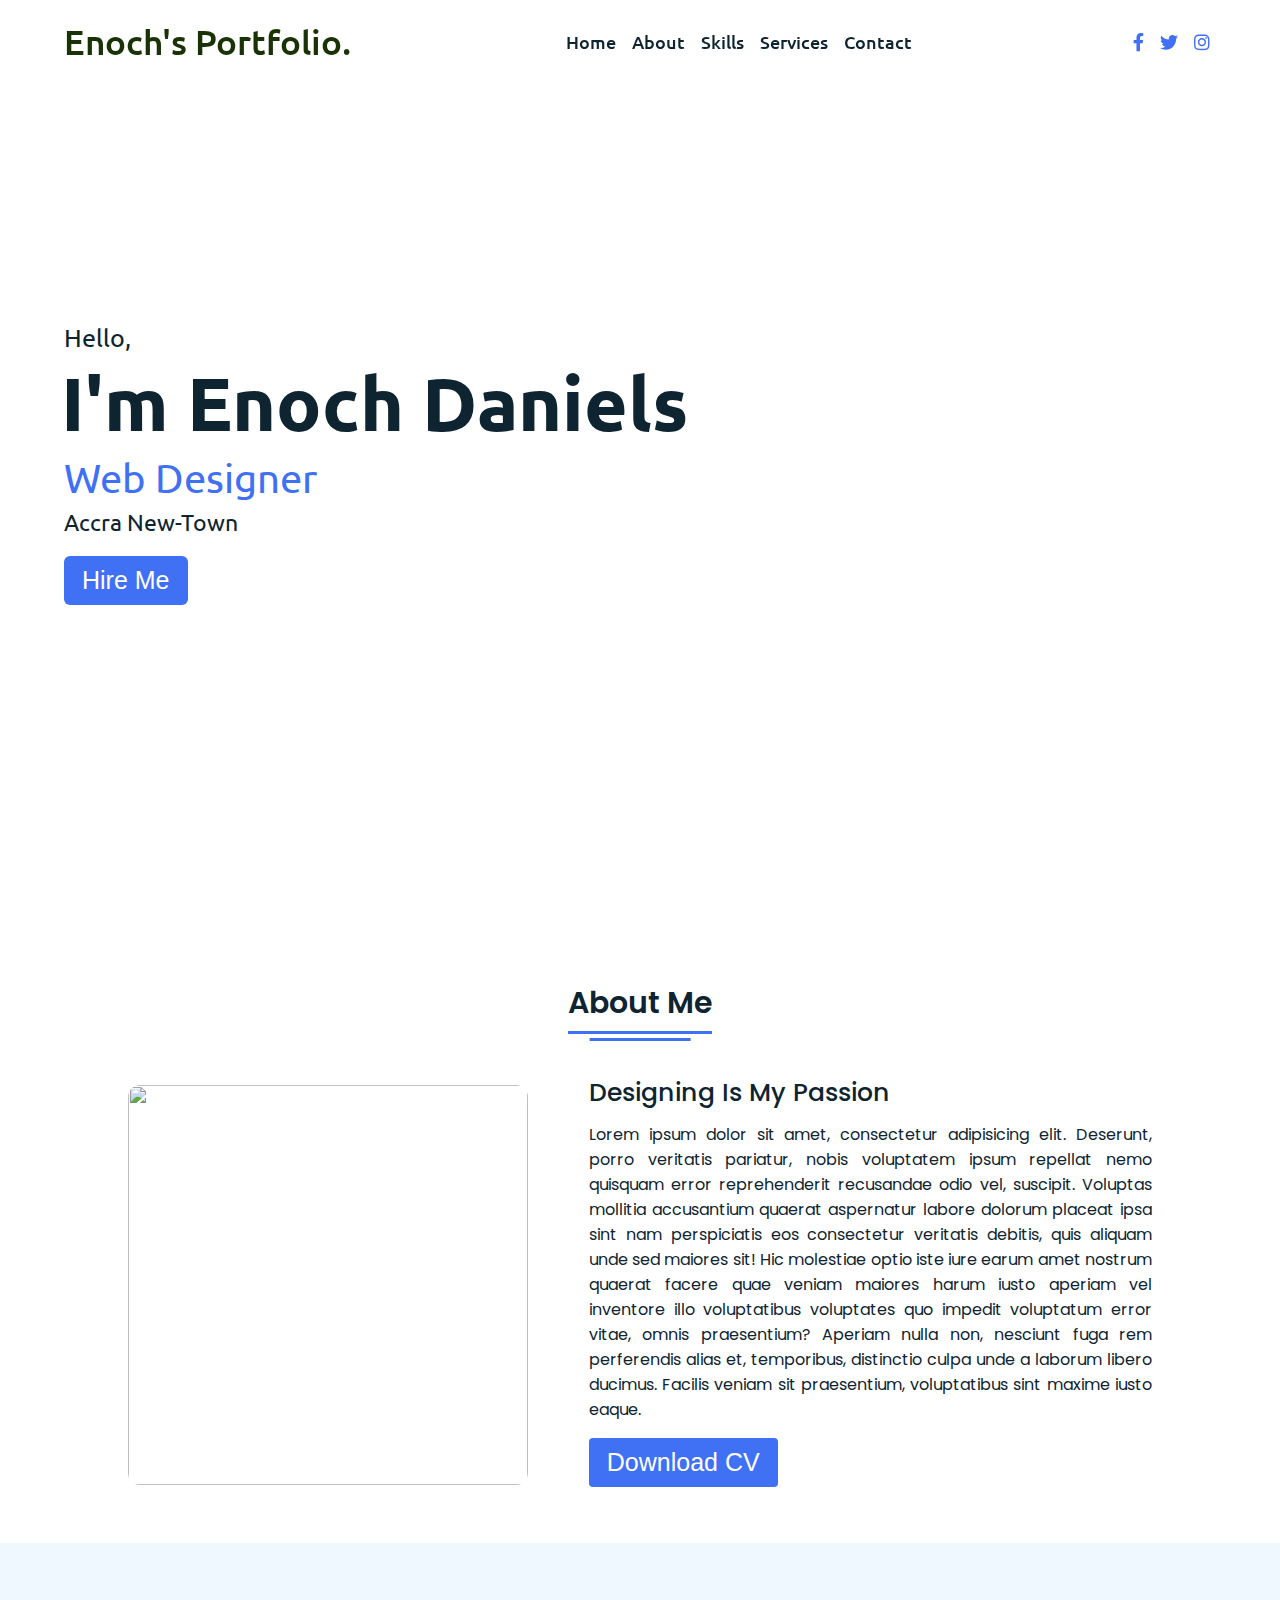
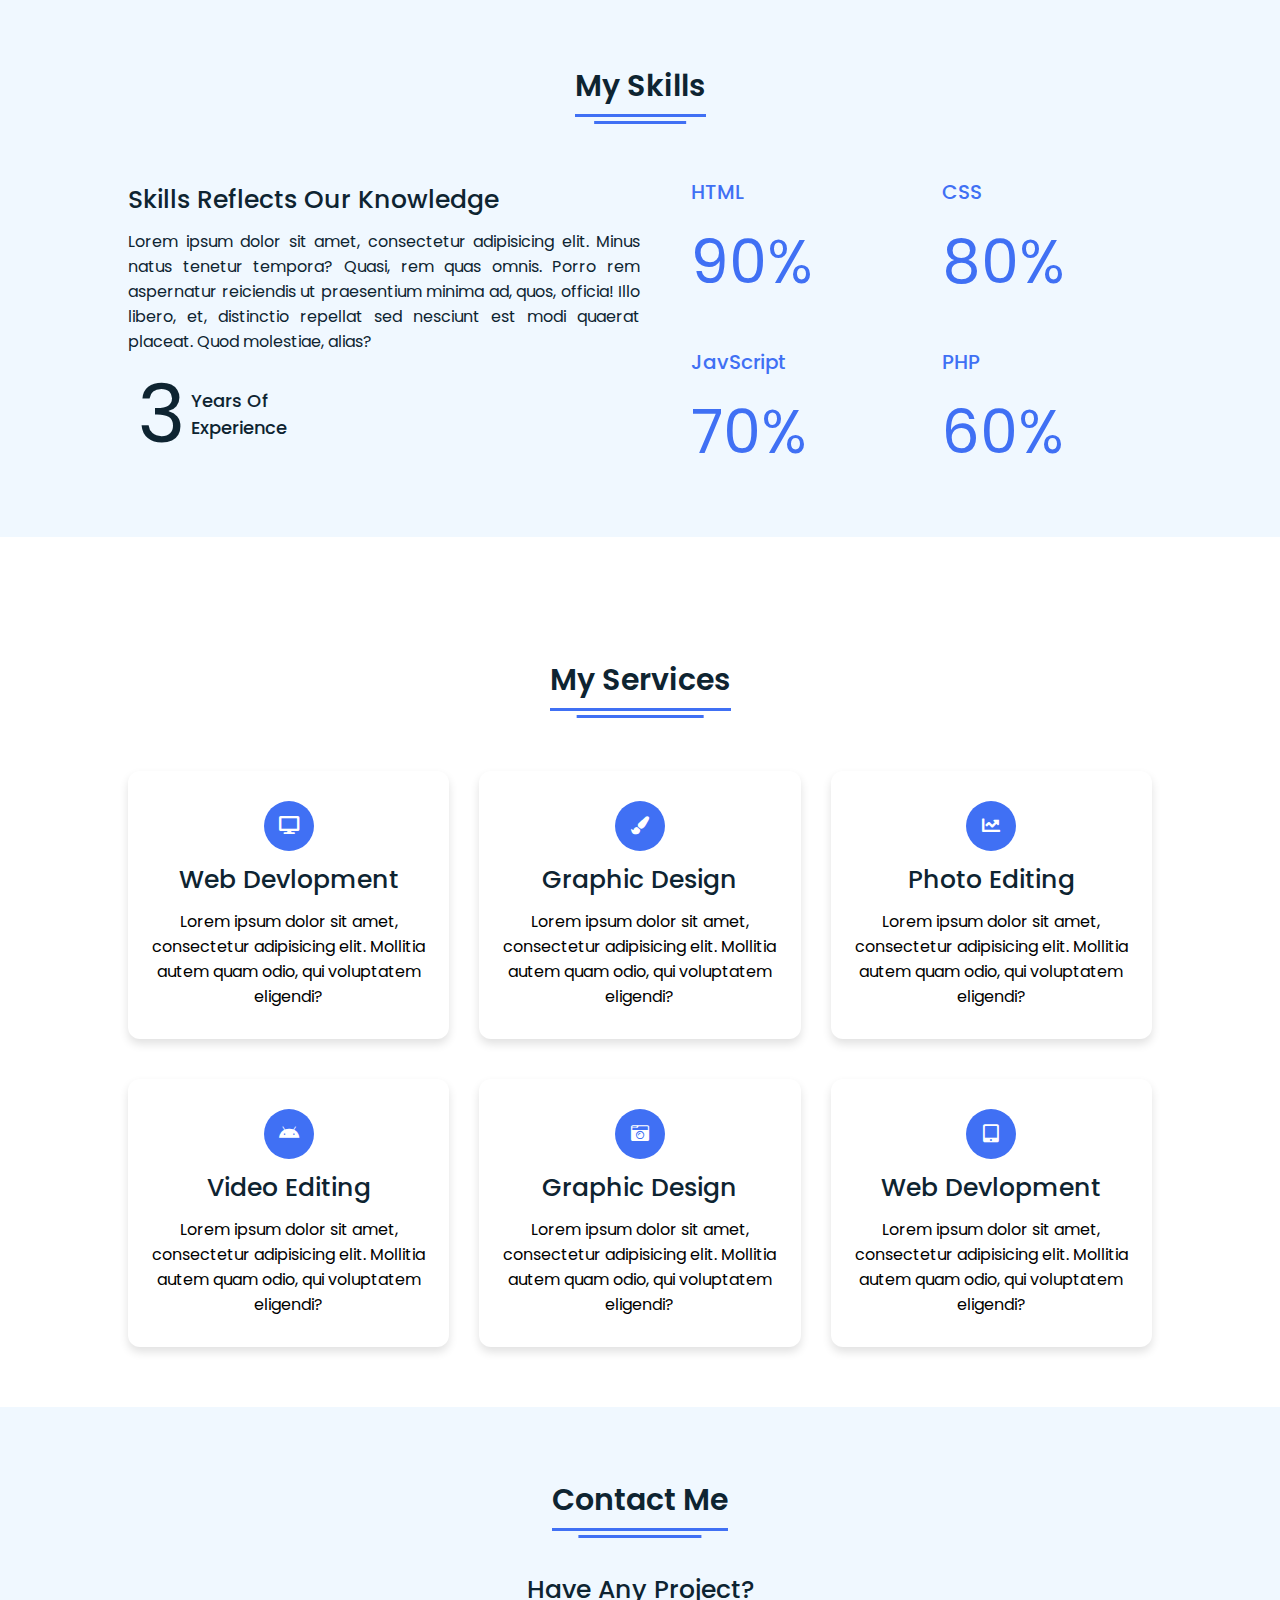
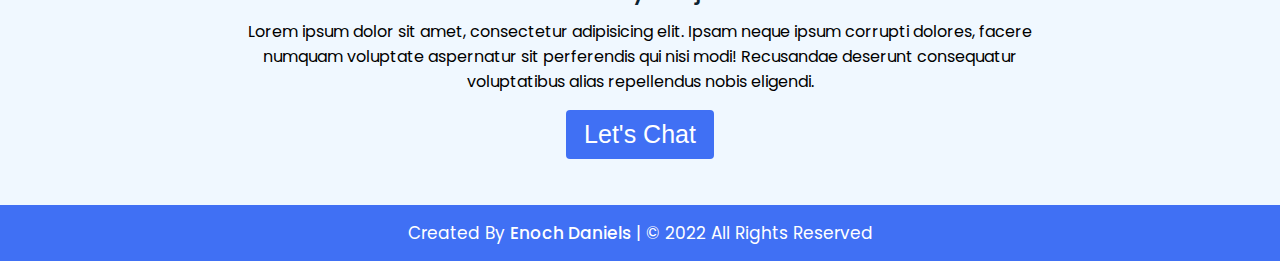
==== index.html @ f94ec399 "Add files via upload" ====
<!DOCTYPE html>
<!-- Designined by CodingLab | www.youtube.com/codinglabyt -->
<html lang="en" dir="ltr">
  <head>
    <meta charset="UTF-8">
    <title> Portfolio Website Homework </title>
    <link rel="stylesheet" href="style.css">
    <!-- Fontawesome CDN Link -->
    <link rel="stylesheet" href="https://cdnjs.cloudflare.com/ajax/libs/font-awesome/5.15.2/css/all.min.css"/>
     <meta name="viewport" content="width=device-width, initial-scale=1.0">
   </head>
<body>
  <!-- Move to up button -->
  <div class="scroll-button">
    <a href="#home"><i class="fas fa-arrow-up"></i></a>
  </div>
  <!-- navgaition menu -->
  <nav>
    <div class="navbar">
      <div class="logo"><a href="#">Enoch's Portfolio.</a></div>
      <ul class="menu">
          <li><a href="#home">Home</a></li>
          <li><a href="#about">About</a></li>
          <li><a href="#skills">Skills</a></li>
          <li><a href="#services">Services</a></li>
          <li><a href="#contact">Contact</a></li>
          <div class="cancel-btn">
            <i class="fas fa-times"></i>
          </div>
      </ul>
      <div class="media-icons">
        <a href="#"><i class="fab fa-facebook-f"></i></a>
        <a href="#"><i class="fab fa-twitter"></i></a>
        <a href="#"><i class="fab fa-instagram"></i></a>
      </div>
    </div>
    <div class="menu-btn">
      <i class="fas fa-bars"></i>
    </div>
  </nav>

<!-- Home Section Start -->
 <section class="home" id="home">
   <div class="home-content">
     <div class="text">
       <div class="text-one">Hello,</div>
       <div class="text-two">I'm Enoch Daniels</div>
       <div class="text-three">Web Designer</div>
       <div class="text-four">Accra New-Town</div>
     </div>
     <div class="button">
       <button>Hire Me</button>
     </div>
   </div>
 </section>

<!-- About Section Start -->
<section class="about" id="about">
  <div class="content">
    <div class="title"><span>About Me</span></div>
  <div class="about-details">
    <div class="left">
      <img src="images/enoch.jpg" alt="">
    </div>
    <div class="right">
      <div class="topic">Designing Is My Passion</div>
      <p>Lorem ipsum dolor sit amet, consectetur adipisicing elit. Deserunt, porro veritatis pariatur, nobis voluptatem ipsum repellat nemo quisquam error reprehenderit recusandae odio vel, suscipit. Voluptas mollitia accusantium quaerat aspernatur labore dolorum placeat ipsa sint nam perspiciatis eos consectetur veritatis debitis, quis aliquam unde sed maiores sit! Hic molestiae optio iste iure earum amet nostrum quaerat facere quae veniam maiores harum iusto aperiam vel inventore illo voluptatibus voluptates quo impedit voluptatum error vitae, omnis praesentium? Aperiam nulla non, nesciunt fuga rem perferendis alias et, temporibus, distinctio culpa unde a laborum libero ducimus. Facilis veniam sit praesentium, voluptatibus sint maxime iusto eaque.</p>
      <div class="button">
        <button>Download CV</button>
      </div>
    </div>
  </div>
  </div>
</section>

<!-- My Skill Section Start -->

<section class="skills" id="skills">
 <div class="content">
   <div class="title"><span>My Skills</span></div>
   <div class="skills-details">
     <div class="text">
       <div class="topic">Skills Reflects Our Knowledge</div>
       <p>Lorem ipsum dolor sit amet, consectetur adipisicing elit. Minus natus tenetur tempora? Quasi, rem quas omnis. Porro rem aspernatur reiciendis ut praesentium minima ad, quos, officia! Illo libero, et, distinctio repellat sed nesciunt est modi quaerat placeat. Quod molestiae, alias?</p>
       <div class="experience">
         <div class="num">3</div>
         <div class="exp">Years Of <br> Experience</div>
       </div>
     </div>
     <div class="boxes">
       <div class="box">
         <div class="topic">HTML</div>
        <div class="per">90%</div>
       </div>
       <div class="box">
         <div class="topic">CSS</div>
         <div class="per">80%</div>
       </div>
       <div class="box">
         <div class="topic">JavScript</div>
         <div class="per">70%</div>
       </div>
       <div class="box">
         <div class="topic">PHP</div>
         <div class="per">60%</div>
       </div>
     </div>
   </div>
 </div>
</section>

<!-- My Services Section Start -->
 <section class="services" id="services">
   <div class="content">
     <div class="title"><span>My Services</span></div>
     <div class="boxes">
       <div class="box">
         <div class="icon">
           <i class="fas fa-desktop"></i>
       </div>
       <div class="topic">Web Devlopment</div>
       <p>Lorem ipsum dolor sit amet, consectetur adipisicing elit. Mollitia autem quam odio, qui voluptatem eligendi?</p>
     </div>
       <div class="box">
         <div class="icon">
           <i class="fas fa-paint-brush"></i>
       </div>
       <div class="topic">Graphic Design</div>
       <p>Lorem ipsum dolor sit amet, consectetur adipisicing elit. Mollitia autem quam odio, qui voluptatem eligendi?</p>
     </div>
       <div class="box">
         <div class="icon">
           <i class="fas fa-chart-line"></i>
       </div>
       <div class="topic">Photo Editing</div>
       <p>Lorem ipsum dolor sit amet, consectetur adipisicing elit. Mollitia autem quam odio, qui voluptatem eligendi?</p>
     </div>
       <div class="box">
         <div class="icon">
           <i class="fab fa-android"></i>
       </div>
       <div class="topic">Video Editing</div>
       <p>Lorem ipsum dolor sit amet, consectetur adipisicing elit. Mollitia autem quam odio, qui voluptatem eligendi?</p>
     </div>
       <div class="box">
         <div class="icon">
           <i class="fas fa-camera-retro"></i>
       </div>
       <div class="topic">Graphic Design</div>
       <p>Lorem ipsum dolor sit amet, consectetur adipisicing elit. Mollitia autem quam odio, qui voluptatem eligendi?</p>
     </div>
       <div class="box">
         <div class="icon">
           <i class="fas fa-tablet-alt"></i>
       </div>
       <div class="topic">Web Devlopment</div>
       <p>Lorem ipsum dolor sit amet, consectetur adipisicing elit. Mollitia autem quam odio, qui voluptatem eligendi?</p>
     </div>
   </div>
   </div>
 </section>

<!-- Contact Me section Start -->
<section class="contact" id="contact">
  <div class="content">
    <div class="title"><span>Contact Me</span></div>
    <div class="text">
      <div class="topic">Have Any Project?</div>
      <p>Lorem ipsum dolor sit amet, consectetur adipisicing elit. Ipsam neque ipsum corrupti dolores, facere numquam voluptate aspernatur sit perferendis qui nisi modi! Recusandae deserunt consequatur voluptatibus alias repellendus nobis eligendi.</p>
      <div class="button">
        <button>Let's Chat</button>
      </div>
    </div>
  </div>
</section>

<!-- Footer Section Start -->
<footer>
  <div class="text">
    <span>Created By <a href="#">Enoch Daniels</a> | &#169; 2022 All Rights Reserved</span>
  </div>
</footer>

  <script src="script.js"></script>
</body>
</html>
---- style.css ----
/* Google Font CDN Link */
@import url('https://fonts.googleapis.com/css2?family=Poppins:wght@400;500;600;700&family=Ubuntu:wght@400;500;700&display=swap');
*{
  margin: 0;
  padding: 0;
  box-sizing: border-box;
  text-decoration: none;
  scroll-behavior: smooth;
}

/* Custom Scroll Bar CSS */
::-webkit-scrollbar {
    width: 10px;
}
::-webkit-scrollbar-track {
    background: #f1f1f1;
}
::-webkit-scrollbar-thumb {
    background: #040e29;
    border-radius: 12px;
    transition: all 0.3s ease;
}

::-webkit-scrollbar-thumb:hover {
    background: #111930;
}
/* navbar styling */
nav{
  position: fixed;
  width: 100%;
  padding: 20px 0;
  z-index: 998;
  transition: all 0.3s ease;
  font-family: 'Ubuntu', sans-serif;
}
nav.sticky{
  background: #6c60e0;
  padding: 13px 0;
}
nav .navbar{
  width: 90%;
  display: flex;
  justify-content: space-between;
  align-items: center;
  margin: auto;
}
nav .navbar .logo a{
  font-weight: 500;
  font-size: 35px;
  color: #1a3306;
}
nav.sticky .navbar .logo a{
  color: #fff;
}
nav .navbar .menu{
  display: flex;
  position: relative;
}
nav .navbar .menu li{
  list-style: none;
  margin: 0 8px;
}
.navbar .menu a{
  font-size: 18px;
  font-weight: 500;
  color: #0E2431;
  padding: 6px 0;
  transition: all 0.4s ease;
}
.navbar .menu a:hover{
  color: #0a1942;
}
nav.sticky .menu a{
  color: #FFF;
}
nav.sticky .menu a:hover{
  color: #0E2431;
}
.navbar .media-icons a{
  color: #4070f4;
  font-size: 18px;
  margin: 0 6px;
}
nav.sticky .media-icons a{
  color: #FFF;
}

/* Side Navigation Menu Button CSS */
nav .menu-btn,
.navbar .menu .cancel-btn{
  position: absolute;
  color: #fff;
  right: 30px;
  top: 20px;
  font-size: 20px;
  cursor: pointer;
  transition: all 0.3s ease;
  display: none;
}
nav .menu-btn{
  color: #4070f4;
}
nav.sticky .menu-btn{
  color: #FFF;
}
.navbar .menu .menu-btn{
  color: #fff;
}

/* home section styling */
.home{
  height: 100vh;
  width: 100%;
  background: url("images/Black and White.png") no-repeat;
  background-size: cover;
  background-position: center;
  background-attachment: fixed;
  font-family: 'Ubuntu', sans-serif;
}
.home .home-content{
  width: 90%;
  height: 100%;
  margin: auto;
  display: flex;
  flex-direction: column;
  justify-content: center;
}
.home .text-one{
  font-size: 25px;
  color: #0E2431;
}
.home .text-two{
  color: #0E2431;
  font-size: 75px;
  font-weight: 600;
  margin-left: -3px;
}
.home .text-three{
  font-size: 40px;
  margin: 5px 0;
  color: #4070f4;
}
.home .text-four{
  font-size: 23px;
  margin: 5px 0;
  color: #0E2431;
}
.home .button{
  margin: 14px 0;
}
.home .button button{
  outline: none;
  padding: 8px 16px;
  border-radius: 6px;
  font-size: 25px;
  font-weight: 400;
  background: #4070f4;
  color: #fff;
  cursor: pointer;
  border: 2px solid transparent;
  transition: all 0.4s ease;
}
.home .button button:hover{
  border-color: #4070f4;
  background-color: #fff;
  color: #4070f4;
}

/* About Section Styling */
/* Those Elements Where We Have Apply Same CSS,
 I'm Selecting Directly 'Section Tag' and 'Class'  */
section{
  padding-top: 40px;
}
section .content{
  width: 80%;
  margin: 40px auto;
  font-family: 'Poppins', sans-serif;
}
.about .about-details{
  display: flex;
  justify-content: space-between;
  align-items: center;
}
section .title{
  display: flex;
  justify-content: center;
  margin-bottom: 40px;
}
section .title span{
  color: #0E2431;
  font-size: 30px;
  font-weight: 600;
  position: relative;
  padding-bottom: 8px;
}
section .title span::before,
section .title span::after{
  content: '';
  position: absolute;
  height: 3px;
  width: 100%;
  background: #4070f4;
  left: 0;
  bottom: 0;
}
section .title span::after{
  bottom: -7px;
  width: 70%;
  left: 50%;
  transform: translateX(-50%);
}
.about .about-details .left{
  width: 45%;
}
.about .left img{
  height: 400px;
  width: 400px;
  object-fit: cover;
  border-radius: 12px;
}
.about-details .right{
  width: 55%;
}
section  .topic{
  color: #0E2431;
  font-size: 25px;
  font-weight: 500;
  margin-bottom: 10px;
}
.about-details .right p{
  text-align: justify;
  color: #0E2431;
}
section .button{
  margin: 16px 0;
}
section .button button{
  outline: none;
  padding: 8px 16px;
  border-radius: 4px;
  font-size: 25px;
  font-weight: 400;
  background: #4070f4;
  color: #fff;
  border: 2px solid transparent;
  cursor: pointer;
  transition: all 0.4s ease;
}
section .button button:hover{
  border-color: #4070f4;
  background-color: #fff;
  color: #4070f4;
}

 /* My Skills CSS */
 .skills{
   background: #F0F8FF;
 }
 .skills .content{
   padding: 40px 0;
 }
 .skills .skills-details{
   display: flex;
   justify-content: space-between;
   align-items: center;
 }
 .skills-details .text{
   width: 50%;
 }
 .skills-details p{
   color: #0E2431;
   text-align: justify;
 }
.skills .skills-details .experience{
  display: flex;
  align-items: center;
  margin: 0 10px;
}
.skills-details .experience .num{
  color: #0E2431;
  font-size: 80px;
}
.skills-details .experience .exp{
  color: #0E2431;
  margin-left: 20px;
  font-size: 18px;
  font-weight: 500;
  margin: 0 6px;
}
.skills-details .boxes{
  width: 45%;
  display: flex;
  flex-wrap: wrap;
  justify-content: space-between;
}
.skills-details .box{
  width: calc(100% / 2 - 20px);
  margin: 20px 0;
}
.skills-details .boxes .topic{
  font-size: 20px;
  color: #4070f4;
}
.skills-details .boxes .per{
  font-size: 60px;
  color: #4070f4;
}

/* My Services CSS */
.services .boxes{
  display: flex;
  flex-wrap: wrap;
  justify-content: space-between;
}
.services .boxes .box{
  margin: 20px 0;
  width: calc(100% / 3 - 20px);
  text-align: center;
  border-radius: 12px;
  padding: 30px 10px;
  box-shadow: 0 5px 10px rgba(0, 0, 0, 0.12);
  cursor: default;
  transition: all 0.4s ease;
}
.services .boxes .box:hover{
  background: #4070f4;
  color: #fff;
}
.services .boxes .box .icon{
  height: 50px;
  width: 50px;
  background: #4070f4;
  border-radius: 50%;
  text-align: center;
  line-height: 50px;
  font-size: 18px;
  color: #fff;
  margin: 0 auto 10px auto;
  transition: all 0.4s ease;
}
.boxes .box:hover .icon{
  background-color: #fff;
  color: #4070f4;
}
.services .boxes .box:hover .topic,
.services .boxes .box:hover p{
  color: #0E2431;
  transition: all 0.4s ease;
}
.services .boxes .box:hover .topic,
.services .boxes .box:hover p{
  color: #fff;
}
/* Contact Me CSS */
.contact{
  background: #F0F8FF;
}
.contact .content{
  margin: 0 auto;
  padding: 30px 0;
}
.contact .text{
  width: 80%;
  text-align: center;
  margin: auto;
}

/* Footer CSS */
footer{
  background: #4070f4;
  padding: 15px 0;
  text-align: center;
  font-family: 'Poppins', sans-serif;
}
footer .text span{
  font-size: 17px;
  font-weight: 400;
  color: #fff;
}
footer .text span a{
  font-weight: 500;
  color: #FFF;
}
footer .text span a:hover{
  text-decoration: underline;
}
/* Scroll TO Top Button CSS */
.scroll-button a{
  position: fixed;
  bottom: 20px;
  right: 20px;
  color: #fff;
  background: #4070f4;
  padding: 7px 12px;;
  font-size: 18px;
  border-radius: 6px;
  box-shadow: rgba(0, 0, 0, 0.15);
  display: none;
}

/* Responsive Media Query */
@media (max-width: 1190px) {
  section .content{
    width: 85%;
  }
}
@media (max-width: 1000px) {
  .about .about-details{
    justify-content: center;
    flex-direction: column;
  }
  .about .about-details .left{
    display: flex;
    justify-content: center;
    width: 100%;
  }
  .about-details .right{
    width: 90%;
    margin: 40px 0;
  }
  .services .boxes .box{
    margin: 20px 0;
    width: calc(100% / 2 - 20px);
  }
}
@media (max-width: 900px) {
  .about .left img{
    height: 350px;
    width: 350px;
  }
}

@media (max-width: 750px) {
  nav .navbar{
    width: 90%;
  }
  nav .navbar .menu{
    position: fixed;
    left: -100%;
    top: 0;
    background: #0E2431;
    height: 100vh;
    max-width: 400px;
    width: 100%;
    padding-top: 60px;
    flex-direction: column;
    align-items: center;
    transition: all 0.5s ease;
  }
  .navbar.active .menu{
    left: 0;
  }
  nav .navbar .menu a{
    font-size: 23px;
    display: block;
    color: #fff;
    margin: 10px 0;
  }
  nav.sticky .menu a:hover{
    color: #4070f4;
  }
  nav .navbar .media-icons{
    display: none;
  }
  nav .menu-btn,
  .navbar .menu .cancel-btn{
    display: block;
  }
  .home .text-two{
    font-size: 65px;
  }
  .home .text-three{
    font-size: 35px;
  }
  .skills .skills-details{
    align-items: center;
    justify-content: center;
    flex-direction: column;
  }
  .skills-details .text{
    width: 100%;
    margin-bottom: 50px;
  }
  .skills-details .boxes{
    justify-content: center;
    align-items: center;
    width: 100%;
  }
  .services .boxes .box{
    margin: 20px 0;
    width: 100%;
  }
  .contact .text{
    width: 100%;
}
}

@media (max-width: 500px){
  .home .text-two{
    font-size: 55px;
  }
  .home .text-three{
    font-size: 33px;
  }
  .skills-details .boxes .per{
    font-size: 50px;
    color: #4070f4;
  }
}
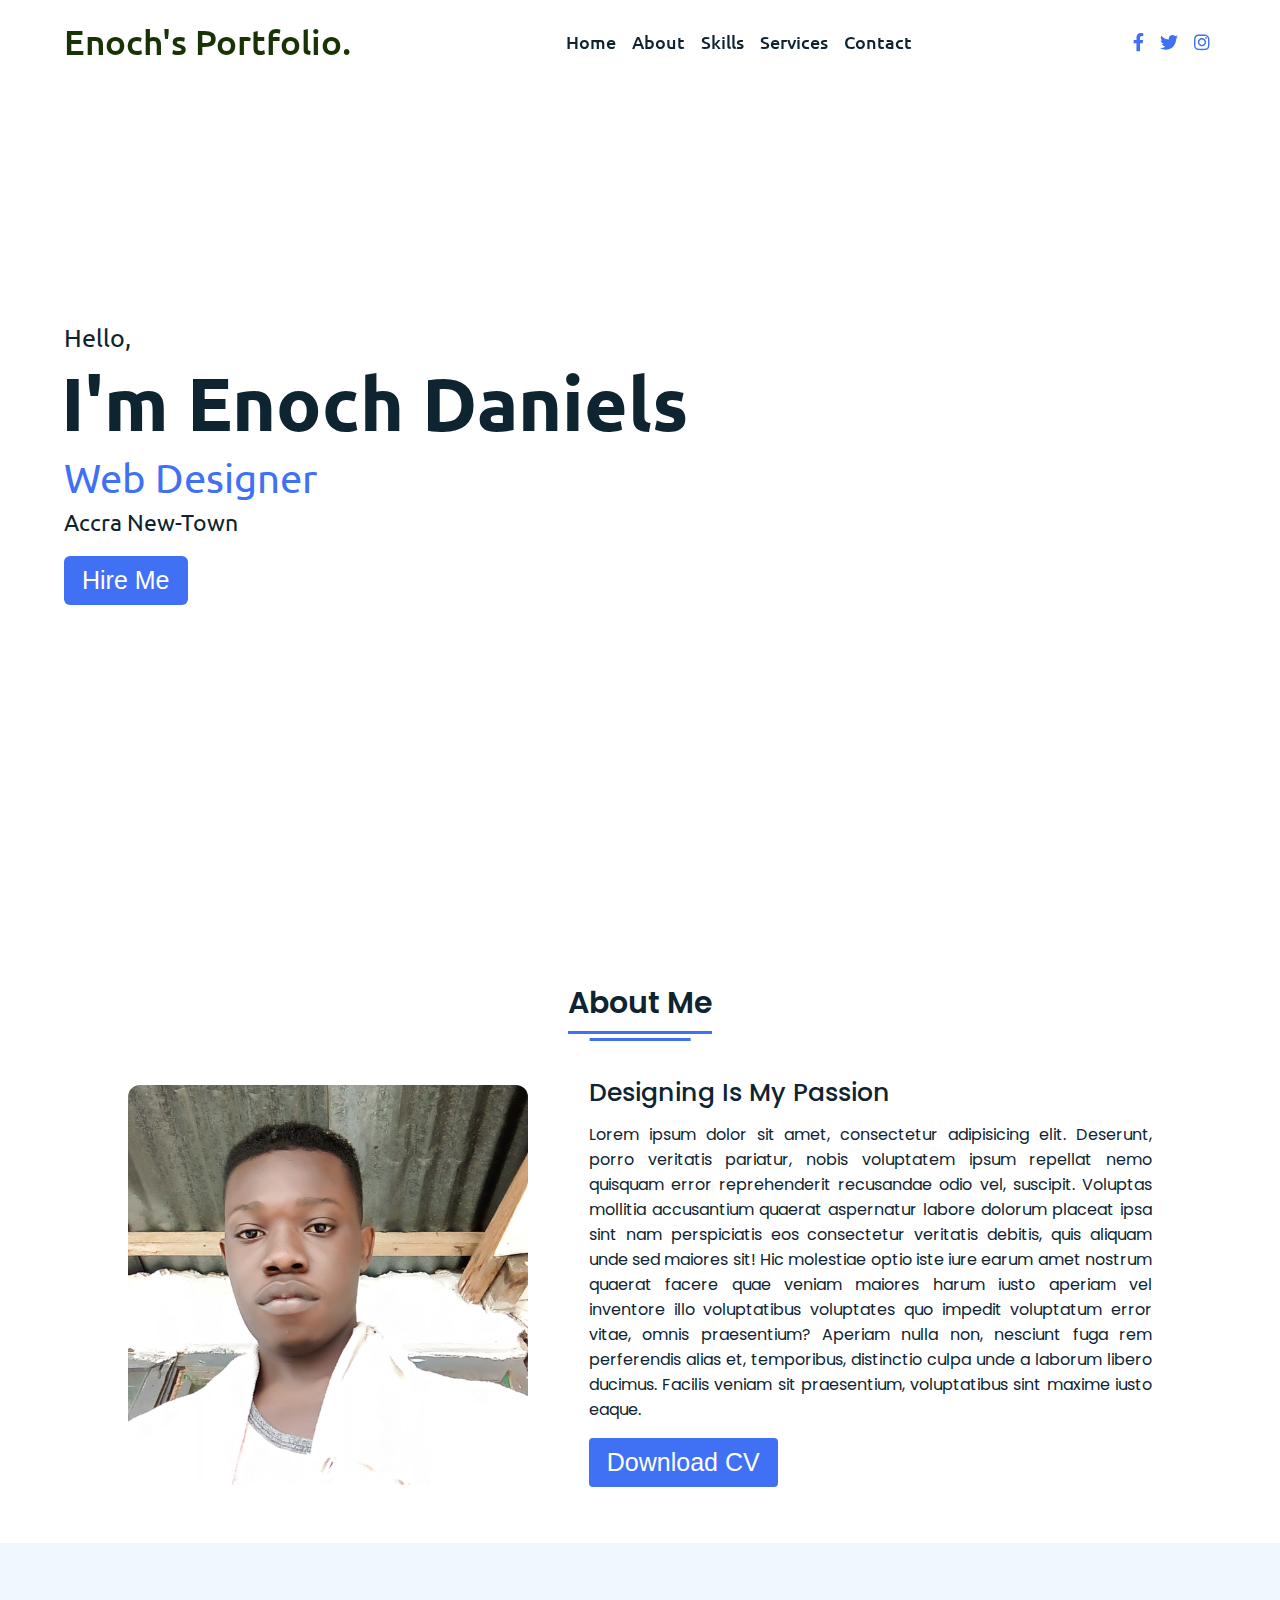
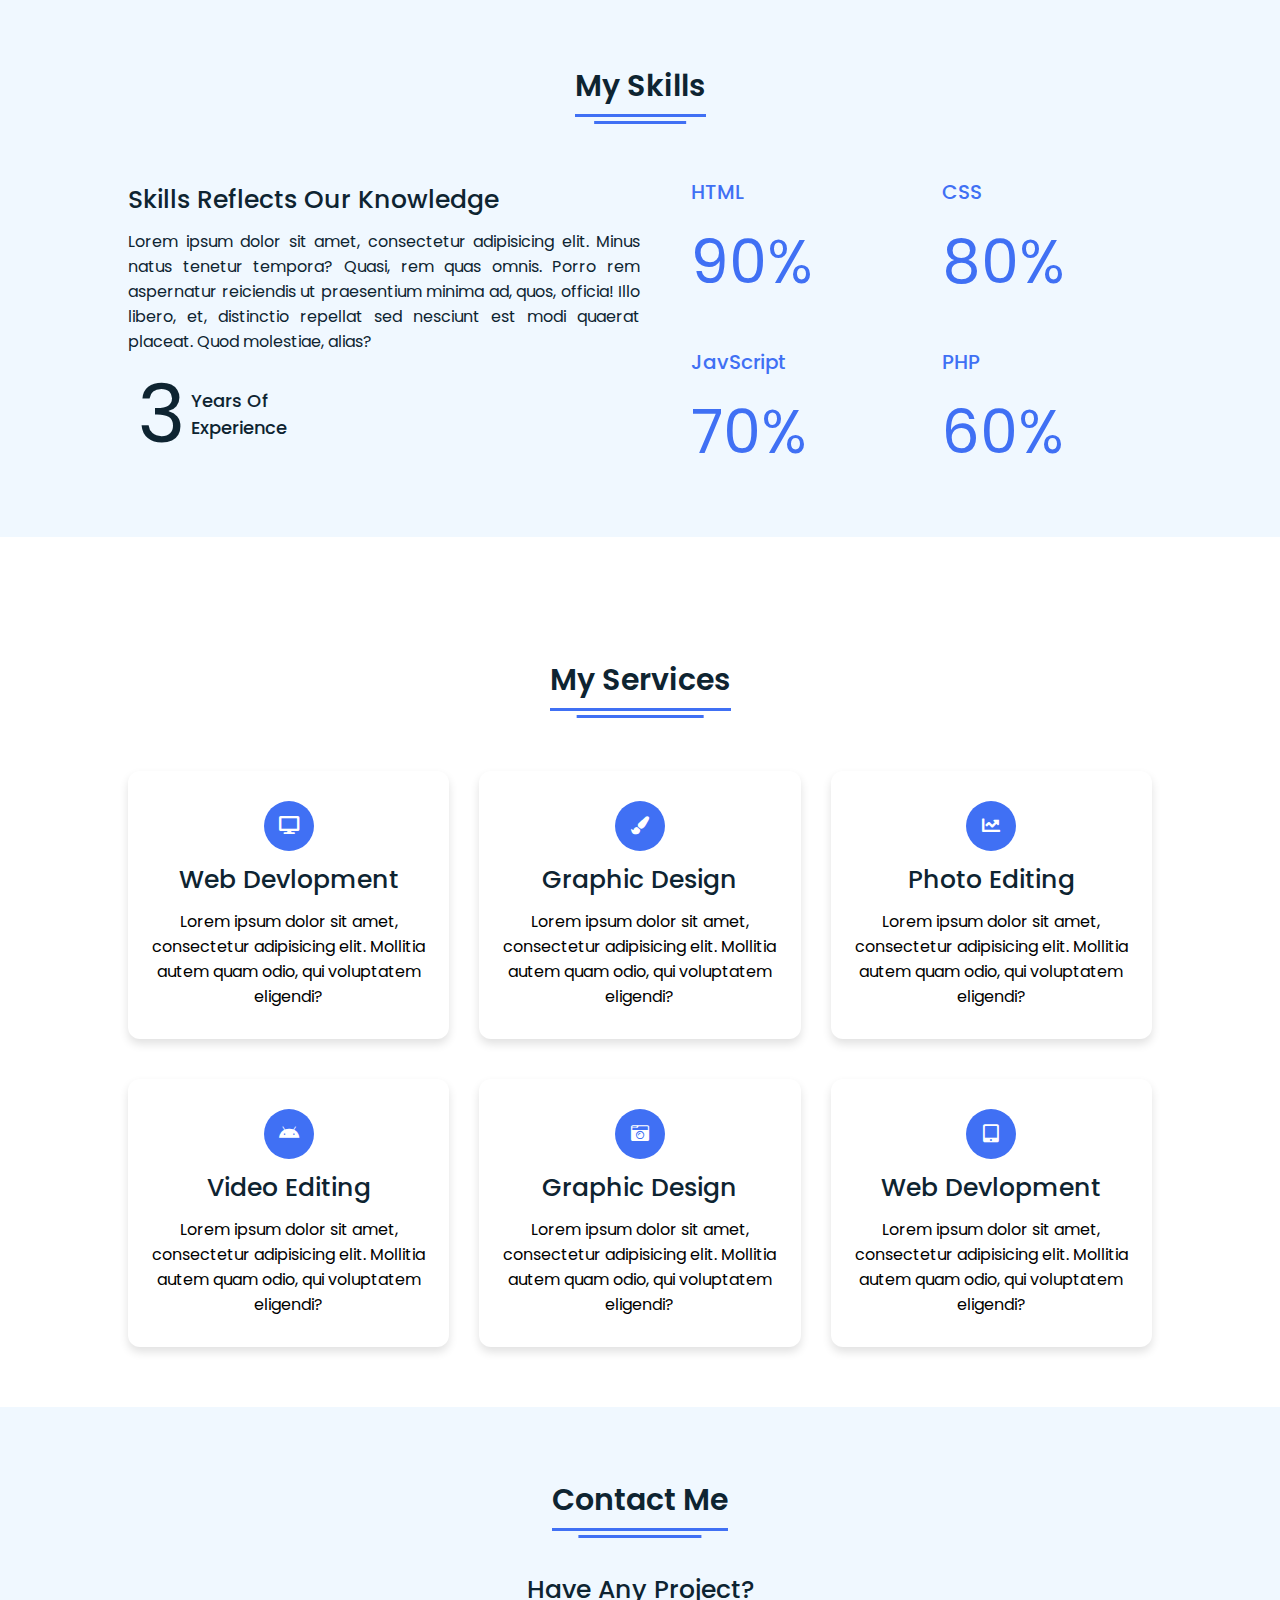
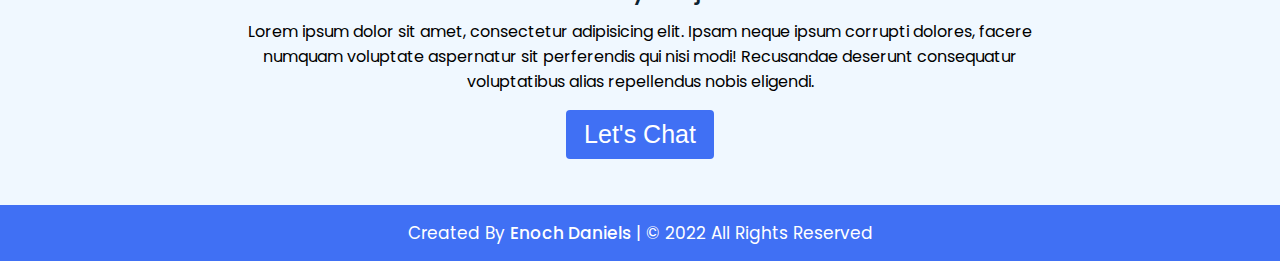
==== commit bfc39fef: "Update index.html" ====
--- a/index.html
+++ b/index.html
@@ -60,7 +60,7 @@
     <div class="title"><span>About Me</span></div>
   <div class="about-details">
     <div class="left">
-      <img src="images/enoch.jpg" alt="">
+      <img src="Images/enoch.jpg" alt="">
     </div>
     <div class="right">
       <div class="topic">Designing Is My Passion</div>
--- a/style.css
+++ b/style.css
@@ -1,510 +1,510 @@
-/* Google Font CDN Link */
-@import url('https://fonts.googleapis.com/css2?family=Poppins:wght@400;500;600;700&family=Ubuntu:wght@400;500;700&display=swap');
-*{
-  margin: 0;
-  padding: 0;
-  box-sizing: border-box;
-  text-decoration: none;
-  scroll-behavior: smooth;
-}
-
-/* Custom Scroll Bar CSS */
-::-webkit-scrollbar {
-    width: 10px;
-}
-::-webkit-scrollbar-track {
-    background: #f1f1f1;
-}
-::-webkit-scrollbar-thumb {
-    background: #040e29;
-    border-radius: 12px;
-    transition: all 0.3s ease;
-}
-
-::-webkit-scrollbar-thumb:hover {
-    background: #111930;
-}
-/* navbar styling */
-nav{
-  position: fixed;
-  width: 100%;
-  padding: 20px 0;
-  z-index: 998;
-  transition: all 0.3s ease;
-  font-family: 'Ubuntu', sans-serif;
-}
-nav.sticky{
-  background: #6c60e0;
-  padding: 13px 0;
-}
-nav .navbar{
-  width: 90%;
-  display: flex;
-  justify-content: space-between;
-  align-items: center;
-  margin: auto;
-}
-nav .navbar .logo a{
-  font-weight: 500;
-  font-size: 35px;
-  color: #1a3306;
-}
-nav.sticky .navbar .logo a{
-  color: #fff;
-}
-nav .navbar .menu{
-  display: flex;
-  position: relative;
-}
-nav .navbar .menu li{
-  list-style: none;
-  margin: 0 8px;
-}
-.navbar .menu a{
-  font-size: 18px;
-  font-weight: 500;
-  color: #0E2431;
-  padding: 6px 0;
-  transition: all 0.4s ease;
-}
-.navbar .menu a:hover{
-  color: #0a1942;
-}
-nav.sticky .menu a{
-  color: #FFF;
-}
-nav.sticky .menu a:hover{
-  color: #0E2431;
-}
-.navbar .media-icons a{
-  color: #4070f4;
-  font-size: 18px;
-  margin: 0 6px;
-}
-nav.sticky .media-icons a{
-  color: #FFF;
-}
-
-/* Side Navigation Menu Button CSS */
-nav .menu-btn,
-.navbar .menu .cancel-btn{
-  position: absolute;
-  color: #fff;
-  right: 30px;
-  top: 20px;
-  font-size: 20px;
-  cursor: pointer;
-  transition: all 0.3s ease;
-  display: none;
-}
-nav .menu-btn{
-  color: #4070f4;
-}
-nav.sticky .menu-btn{
-  color: #FFF;
-}
-.navbar .menu .menu-btn{
-  color: #fff;
-}
-
-/* home section styling */
-.home{
-  height: 100vh;
-  width: 100%;
-  background: url("images/Black and White.png") no-repeat;
-  background-size: cover;
-  background-position: center;
-  background-attachment: fixed;
-  font-family: 'Ubuntu', sans-serif;
-}
-.home .home-content{
-  width: 90%;
-  height: 100%;
-  margin: auto;
-  display: flex;
-  flex-direction: column;
-  justify-content: center;
-}
-.home .text-one{
-  font-size: 25px;
-  color: #0E2431;
-}
-.home .text-two{
-  color: #0E2431;
-  font-size: 75px;
-  font-weight: 600;
-  margin-left: -3px;
-}
-.home .text-three{
-  font-size: 40px;
-  margin: 5px 0;
-  color: #4070f4;
-}
-.home .text-four{
-  font-size: 23px;
-  margin: 5px 0;
-  color: #0E2431;
-}
-.home .button{
-  margin: 14px 0;
-}
-.home .button button{
-  outline: none;
-  padding: 8px 16px;
-  border-radius: 6px;
-  font-size: 25px;
-  font-weight: 400;
-  background: #4070f4;
-  color: #fff;
-  cursor: pointer;
-  border: 2px solid transparent;
-  transition: all 0.4s ease;
-}
-.home .button button:hover{
-  border-color: #4070f4;
-  background-color: #fff;
-  color: #4070f4;
-}
-
-/* About Section Styling */
-/* Those Elements Where We Have Apply Same CSS,
- I'm Selecting Directly 'Section Tag' and 'Class'  */
-section{
-  padding-top: 40px;
-}
-section .content{
-  width: 80%;
-  margin: 40px auto;
-  font-family: 'Poppins', sans-serif;
-}
-.about .about-details{
-  display: flex;
-  justify-content: space-between;
-  align-items: center;
-}
-section .title{
-  display: flex;
-  justify-content: center;
-  margin-bottom: 40px;
-}
-section .title span{
-  color: #0E2431;
-  font-size: 30px;
-  font-weight: 600;
-  position: relative;
-  padding-bottom: 8px;
-}
-section .title span::before,
-section .title span::after{
-  content: '';
-  position: absolute;
-  height: 3px;
-  width: 100%;
-  background: #4070f4;
-  left: 0;
-  bottom: 0;
-}
-section .title span::after{
-  bottom: -7px;
-  width: 70%;
-  left: 50%;
-  transform: translateX(-50%);
-}
-.about .about-details .left{
-  width: 45%;
-}
-.about .left img{
-  height: 400px;
-  width: 400px;
-  object-fit: cover;
-  border-radius: 12px;
-}
-.about-details .right{
-  width: 55%;
-}
-section  .topic{
-  color: #0E2431;
-  font-size: 25px;
-  font-weight: 500;
-  margin-bottom: 10px;
-}
-.about-details .right p{
-  text-align: justify;
-  color: #0E2431;
-}
-section .button{
-  margin: 16px 0;
-}
-section .button button{
-  outline: none;
-  padding: 8px 16px;
-  border-radius: 4px;
-  font-size: 25px;
-  font-weight: 400;
-  background: #4070f4;
-  color: #fff;
-  border: 2px solid transparent;
-  cursor: pointer;
-  transition: all 0.4s ease;
-}
-section .button button:hover{
-  border-color: #4070f4;
-  background-color: #fff;
-  color: #4070f4;
-}
-
- /* My Skills CSS */
- .skills{
-   background: #F0F8FF;
- }
- .skills .content{
-   padding: 40px 0;
- }
- .skills .skills-details{
-   display: flex;
-   justify-content: space-between;
-   align-items: center;
- }
- .skills-details .text{
-   width: 50%;
- }
- .skills-details p{
-   color: #0E2431;
-   text-align: justify;
- }
-.skills .skills-details .experience{
-  display: flex;
-  align-items: center;
-  margin: 0 10px;
-}
-.skills-details .experience .num{
-  color: #0E2431;
-  font-size: 80px;
-}
-.skills-details .experience .exp{
-  color: #0E2431;
-  margin-left: 20px;
-  font-size: 18px;
-  font-weight: 500;
-  margin: 0 6px;
-}
-.skills-details .boxes{
-  width: 45%;
-  display: flex;
-  flex-wrap: wrap;
-  justify-content: space-between;
-}
-.skills-details .box{
-  width: calc(100% / 2 - 20px);
-  margin: 20px 0;
-}
-.skills-details .boxes .topic{
-  font-size: 20px;
-  color: #4070f4;
-}
-.skills-details .boxes .per{
-  font-size: 60px;
-  color: #4070f4;
-}
-
-/* My Services CSS */
-.services .boxes{
-  display: flex;
-  flex-wrap: wrap;
-  justify-content: space-between;
-}
-.services .boxes .box{
-  margin: 20px 0;
-  width: calc(100% / 3 - 20px);
-  text-align: center;
-  border-radius: 12px;
-  padding: 30px 10px;
-  box-shadow: 0 5px 10px rgba(0, 0, 0, 0.12);
-  cursor: default;
-  transition: all 0.4s ease;
-}
-.services .boxes .box:hover{
-  background: #4070f4;
-  color: #fff;
-}
-.services .boxes .box .icon{
-  height: 50px;
-  width: 50px;
-  background: #4070f4;
-  border-radius: 50%;
-  text-align: center;
-  line-height: 50px;
-  font-size: 18px;
-  color: #fff;
-  margin: 0 auto 10px auto;
-  transition: all 0.4s ease;
-}
-.boxes .box:hover .icon{
-  background-color: #fff;
-  color: #4070f4;
-}
-.services .boxes .box:hover .topic,
-.services .boxes .box:hover p{
-  color: #0E2431;
-  transition: all 0.4s ease;
-}
-.services .boxes .box:hover .topic,
-.services .boxes .box:hover p{
-  color: #fff;
-}
-/* Contact Me CSS */
-.contact{
-  background: #F0F8FF;
-}
-.contact .content{
-  margin: 0 auto;
-  padding: 30px 0;
-}
-.contact .text{
-  width: 80%;
-  text-align: center;
-  margin: auto;
-}
-
-/* Footer CSS */
-footer{
-  background: #4070f4;
-  padding: 15px 0;
-  text-align: center;
-  font-family: 'Poppins', sans-serif;
-}
-footer .text span{
-  font-size: 17px;
-  font-weight: 400;
-  color: #fff;
-}
-footer .text span a{
-  font-weight: 500;
-  color: #FFF;
-}
-footer .text span a:hover{
-  text-decoration: underline;
-}
-/* Scroll TO Top Button CSS */
-.scroll-button a{
-  position: fixed;
-  bottom: 20px;
-  right: 20px;
-  color: #fff;
-  background: #4070f4;
-  padding: 7px 12px;;
-  font-size: 18px;
-  border-radius: 6px;
-  box-shadow: rgba(0, 0, 0, 0.15);
-  display: none;
-}
-
-/* Responsive Media Query */
-@media (max-width: 1190px) {
-  section .content{
-    width: 85%;
-  }
-}
-@media (max-width: 1000px) {
-  .about .about-details{
-    justify-content: center;
-    flex-direction: column;
-  }
-  .about .about-details .left{
-    display: flex;
-    justify-content: center;
-    width: 100%;
-  }
-  .about-details .right{
-    width: 90%;
-    margin: 40px 0;
-  }
-  .services .boxes .box{
-    margin: 20px 0;
-    width: calc(100% / 2 - 20px);
-  }
-}
-@media (max-width: 900px) {
-  .about .left img{
-    height: 350px;
-    width: 350px;
-  }
-}
-
-@media (max-width: 750px) {
-  nav .navbar{
-    width: 90%;
-  }
-  nav .navbar .menu{
-    position: fixed;
-    left: -100%;
-    top: 0;
-    background: #0E2431;
-    height: 100vh;
-    max-width: 400px;
-    width: 100%;
-    padding-top: 60px;
-    flex-direction: column;
-    align-items: center;
-    transition: all 0.5s ease;
-  }
-  .navbar.active .menu{
-    left: 0;
-  }
-  nav .navbar .menu a{
-    font-size: 23px;
-    display: block;
-    color: #fff;
-    margin: 10px 0;
-  }
-  nav.sticky .menu a:hover{
-    color: #4070f4;
-  }
-  nav .navbar .media-icons{
-    display: none;
-  }
-  nav .menu-btn,
-  .navbar .menu .cancel-btn{
-    display: block;
-  }
-  .home .text-two{
-    font-size: 65px;
-  }
-  .home .text-three{
-    font-size: 35px;
-  }
-  .skills .skills-details{
-    align-items: center;
-    justify-content: center;
-    flex-direction: column;
-  }
-  .skills-details .text{
-    width: 100%;
-    margin-bottom: 50px;
-  }
-  .skills-details .boxes{
-    justify-content: center;
-    align-items: center;
-    width: 100%;
-  }
-  .services .boxes .box{
-    margin: 20px 0;
-    width: 100%;
-  }
-  .contact .text{
-    width: 100%;
-}
-}
-
-@media (max-width: 500px){
-  .home .text-two{
-    font-size: 55px;
-  }
-  .home .text-three{
-    font-size: 33px;
-  }
-  .skills-details .boxes .per{
-    font-size: 50px;
-    color: #4070f4;
-  }
-}
+/* Google Font CDN Link */
+@import url('https://fonts.googleapis.com/css2?family=Poppins:wght@400;500;600;700&family=Ubuntu:wght@400;500;700&display=swap');
+*{
+  margin: 0;
+  padding: 0;
+  box-sizing: border-box;
+  text-decoration: none;
+  scroll-behavior: smooth;
+}
+
+/* Custom Scroll Bar CSS */
+::-webkit-scrollbar {
+    width: 10px;
+}
+::-webkit-scrollbar-track {
+    background: #f1f1f1;
+}
+::-webkit-scrollbar-thumb {
+    background: #040e29;
+    border-radius: 12px;
+    transition: all 0.3s ease;
+}
+
+::-webkit-scrollbar-thumb:hover {
+    background: #111930;
+}
+/* navbar styling */
+nav{
+  position: fixed;
+  width: 100%;
+  padding: 20px 0;
+  z-index: 998;
+  transition: all 0.3s ease;
+  font-family: 'Ubuntu', sans-serif;
+}
+nav.sticky{
+  background: #6c60e0;
+  padding: 13px 0;
+}
+nav .navbar{
+  width: 90%;
+  display: flex;
+  justify-content: space-between;
+  align-items: center;
+  margin: auto;
+}
+nav .navbar .logo a{
+  font-weight: 500;
+  font-size: 35px;
+  color: #1a3306;
+}
+nav.sticky .navbar .logo a{
+  color: #fff;
+}
+nav .navbar .menu{
+  display: flex;
+  position: relative;
+}
+nav .navbar .menu li{
+  list-style: none;
+  margin: 0 8px;
+}
+.navbar .menu a{
+  font-size: 18px;
+  font-weight: 500;
+  color: #0E2431;
+  padding: 6px 0;
+  transition: all 0.4s ease;
+}
+.navbar .menu a:hover{
+  color: #0a1942;
+}
+nav.sticky .menu a{
+  color: #FFF;
+}
+nav.sticky .menu a:hover{
+  color: #0E2431;
+}
+.navbar .media-icons a{
+  color: #4070f4;
+  font-size: 18px;
+  margin: 0 6px;
+}
+nav.sticky .media-icons a{
+  color: #FFF;
+}
+
+/* Side Navigation Menu Button CSS */
+nav .menu-btn,
+.navbar .menu .cancel-btn{
+  position: absolute;
+  color: #fff;
+  right: 30px;
+  top: 20px;
+  font-size: 20px;
+  cursor: pointer;
+  transition: all 0.3s ease;
+  display: none;
+}
+nav .menu-btn{
+  color: #4070f4;
+}
+nav.sticky .menu-btn{
+  color: #FFF;
+}
+.navbar .menu .menu-btn{
+  color: #fff;
+}
+
+/* home section styling */
+.home{
+  height: 100vh;
+  width: 100%;
+  background: url("images/Black and White.png") no-repeat;
+  background-size: cover;
+  background-position: center;
+  background-attachment: fixed;
+  font-family: 'Ubuntu', sans-serif;
+}
+.home .home-content{
+  width: 90%;
+  height: 100%;
+  margin: auto;
+  display: flex;
+  flex-direction: column;
+  justify-content: center;
+}
+.home .text-one{
+  font-size: 25px;
+  color: #0E2431;
+}
+.home .text-two{
+  color: #0E2431;
+  font-size: 75px;
+  font-weight: 600;
+  margin-left: -3px;
+}
+.home .text-three{
+  font-size: 40px;
+  margin: 5px 0;
+  color: #4070f4;
+}
+.home .text-four{
+  font-size: 23px;
+  margin: 5px 0;
+  color: #0E2431;
+}
+.home .button{
+  margin: 14px 0;
+}
+.home .button button{
+  outline: none;
+  padding: 8px 16px;
+  border-radius: 6px;
+  font-size: 25px;
+  font-weight: 400;
+  background: #4070f4;
+  color: #fff;
+  cursor: pointer;
+  border: 2px solid transparent;
+  transition: all 0.4s ease;
+}
+.home .button button:hover{
+  border-color: #4070f4;
+  background-color: #fff;
+  color: #4070f4;
+}
+
+/* About Section Styling */
+/* Those Elements Where We Have Apply Same CSS,
+ I'm Selecting Directly 'Section Tag' and 'Class'  */
+section{
+  padding-top: 40px;
+}
+section .content{
+  width: 80%;
+  margin: 40px auto;
+  font-family: 'Poppins', sans-serif;
+}
+.about .about-details{
+  display: flex;
+  justify-content: space-between;
+  align-items: center;
+}
+section .title{
+  display: flex;
+  justify-content: center;
+  margin-bottom: 40px;
+}
+section .title span{
+  color: #0E2431;
+  font-size: 30px;
+  font-weight: 600;
+  position: relative;
+  padding-bottom: 8px;
+}
+section .title span::before,
+section .title span::after{
+  content: '';
+  position: absolute;
+  height: 3px;
+  width: 100%;
+  background: #4070f4;
+  left: 0;
+  bottom: 0;
+}
+section .title span::after{
+  bottom: -7px;
+  width: 70%;
+  left: 50%;
+  transform: translateX(-50%);
+}
+.about .about-details .left{
+  width: 45%;
+}
+.about .left img{
+  height: 400px;
+  width: 400px;
+  object-fit: cover;
+  border-radius: 12px;
+}
+.about-details .right{
+  width: 55%;
+}
+section  .topic{
+  color: #0E2431;
+  font-size: 25px;
+  font-weight: 500;
+  margin-bottom: 10px;
+}
+.about-details .right p{
+  text-align: justify;
+  color: #0E2431;
+}
+section .button{
+  margin: 16px 0;
+}
+section .button button{
+  outline: none;
+  padding: 8px 16px;
+  border-radius: 4px;
+  font-size: 25px;
+  font-weight: 400;
+  background: #4070f4;
+  color: #fff;
+  border: 2px solid transparent;
+  cursor: pointer;
+  transition: all 0.4s ease;
+}
+section .button button:hover{
+  border-color: #4070f4;
+  background-color: #fff;
+  color: #4070f4;
+}
+
+ /* My Skills CSS */
+ .skills{
+   background: #F0F8FF;
+ }
+ .skills .content{
+   padding: 40px 0;
+ }
+ .skills .skills-details{
+   display: flex;
+   justify-content: space-between;
+   align-items: center;
+ }
+ .skills-details .text{
+   width: 50%;
+ }
+ .skills-details p{
+   color: #0E2431;
+   text-align: justify;
+ }
+.skills .skills-details .experience{
+  display: flex;
+  align-items: center;
+  margin: 0 10px;
+}
+.skills-details .experience .num{
+  color: #0E2431;
+  font-size: 80px;
+}
+.skills-details .experience .exp{
+  color: #0E2431;
+  margin-left: 20px;
+  font-size: 18px;
+  font-weight: 500;
+  margin: 0 6px;
+}
+.skills-details .boxes{
+  width: 45%;
+  display: flex;
+  flex-wrap: wrap;
+  justify-content: space-between;
+}
+.skills-details .box{
+  width: calc(100% / 2 - 20px);
+  margin: 20px 0;
+}
+.skills-details .boxes .topic{
+  font-size: 20px;
+  color: #4070f4;
+}
+.skills-details .boxes .per{
+  font-size: 60px;
+  color: #4070f4;
+}
+
+/* My Services CSS */
+.services .boxes{
+  display: flex;
+  flex-wrap: wrap;
+  justify-content: space-between;
+}
+.services .boxes .box{
+  margin: 20px 0;
+  width: calc(100% / 3 - 20px);
+  text-align: center;
+  border-radius: 12px;
+  padding: 30px 10px;
+  box-shadow: 0 5px 10px rgba(0, 0, 0, 0.12);
+  cursor: default;
+  transition: all 0.4s ease;
+}
+.services .boxes .box:hover{
+  background: #4070f4;
+  color: #fff;
+}
+.services .boxes .box .icon{
+  height: 50px;
+  width: 50px;
+  background: #4070f4;
+  border-radius: 50%;
+  text-align: center;
+  line-height: 50px;
+  font-size: 18px;
+  color: #fff;
+  margin: 0 auto 10px auto;
+  transition: all 0.4s ease;
+}
+.boxes .box:hover .icon{
+  background-color: #fff;
+  color: #4070f4;
+}
+.services .boxes .box:hover .topic,
+.services .boxes .box:hover p{
+  color: #0E2431;
+  transition: all 0.4s ease;
+}
+.services .boxes .box:hover .topic,
+.services .boxes .box:hover p{
+  color: #fff;
+}
+/* Contact Me CSS */
+.contact{
+  background: #F0F8FF;
+}
+.contact .content{
+  margin: 0 auto;
+  padding: 30px 0;
+}
+.contact .text{
+  width: 80%;
+  text-align: center;
+  margin: auto;
+}
+
+/* Footer CSS */
+footer{
+  background: #4070f4;
+  padding: 15px 0;
+  text-align: center;
+  font-family: 'Poppins', sans-serif;
+}
+footer .text span{
+  font-size: 17px;
+  font-weight: 400;
+  color: #fff;
+}
+footer .text span a{
+  font-weight: 500;
+  color: #FFF;
+}
+footer .text span a:hover{
+  text-decoration: underline;
+}
+/* Scroll TO Top Button CSS */
+.scroll-button a{
+  position: fixed;
+  bottom: 20px;
+  right: 20px;
+  color: #fff;
+  background: #4070f4;
+  padding: 7px 12px;;
+  font-size: 18px;
+  border-radius: 6px;
+  box-shadow: rgba(0, 0, 0, 0.15);
+  display: none;
+}
+
+/* Responsive Media Query */
+@media (max-width: 1190px) {
+  section .content{
+    width: 85%;
+  }
+}
+@media (max-width: 1000px) {
+  .about .about-details{
+    justify-content: center;
+    flex-direction: column;
+  }
+  .about .about-details .left{
+    display: flex;
+    justify-content: center;
+    width: 100%;
+  }
+  .about-details .right{
+    width: 90%;
+    margin: 40px 0;
+  }
+  .services .boxes .box{
+    margin: 20px 0;
+    width: calc(100% / 2 - 20px);
+  }
+}
+@media (max-width: 900px) {
+  .about .left img{
+    height: 350px;
+    width: 350px;
+  }
+}
+
+@media (max-width: 750px) {
+  nav .navbar{
+    width: 90%;
+  }
+  nav .navbar .menu{
+    position: fixed;
+    left: -100%;
+    top: 0;
+    background: #0E2431;
+    height: 100vh;
+    max-width: 400px;
+    width: 100%;
+    padding-top: 60px;
+    flex-direction: column;
+    align-items: center;
+    transition: all 0.5s ease;
+  }
+  .navbar.active .menu{
+    left: 0;
+  }
+  nav .navbar .menu a{
+    font-size: 23px;
+    display: block;
+    color: #fff;
+    margin: 10px 0;
+  }
+  nav.sticky .menu a:hover{
+    color: #4070f4;
+  }
+  nav .navbar .media-icons{
+    display: none;
+  }
+  nav .menu-btn,
+  .navbar .menu .cancel-btn{
+    display: block;
+  }
+  .home .text-two{
+    font-size: 65px;
+  }
+  .home .text-three{
+    font-size: 35px;
+  }
+  .skills .skills-details{
+    align-items: center;
+    justify-content: center;
+    flex-direction: column;
+  }
+  .skills-details .text{
+    width: 100%;
+    margin-bottom: 50px;
+  }
+  .skills-details .boxes{
+    justify-content: center;
+    align-items: center;
+    width: 100%;
+  }
+  .services .boxes .box{
+    margin: 20px 0;
+    width: 100%;
+  }
+  .contact .text{
+    width: 100%;
+}
+}
+
+@media (max-width: 500px){
+  .home .text-two{
+    font-size: 55px;
+  }
+  .home .text-three{
+    font-size: 33px;
+  }
+  .skills-details .boxes .per{
+    font-size: 50px;
+    color: #4070f4;
+  }
+}
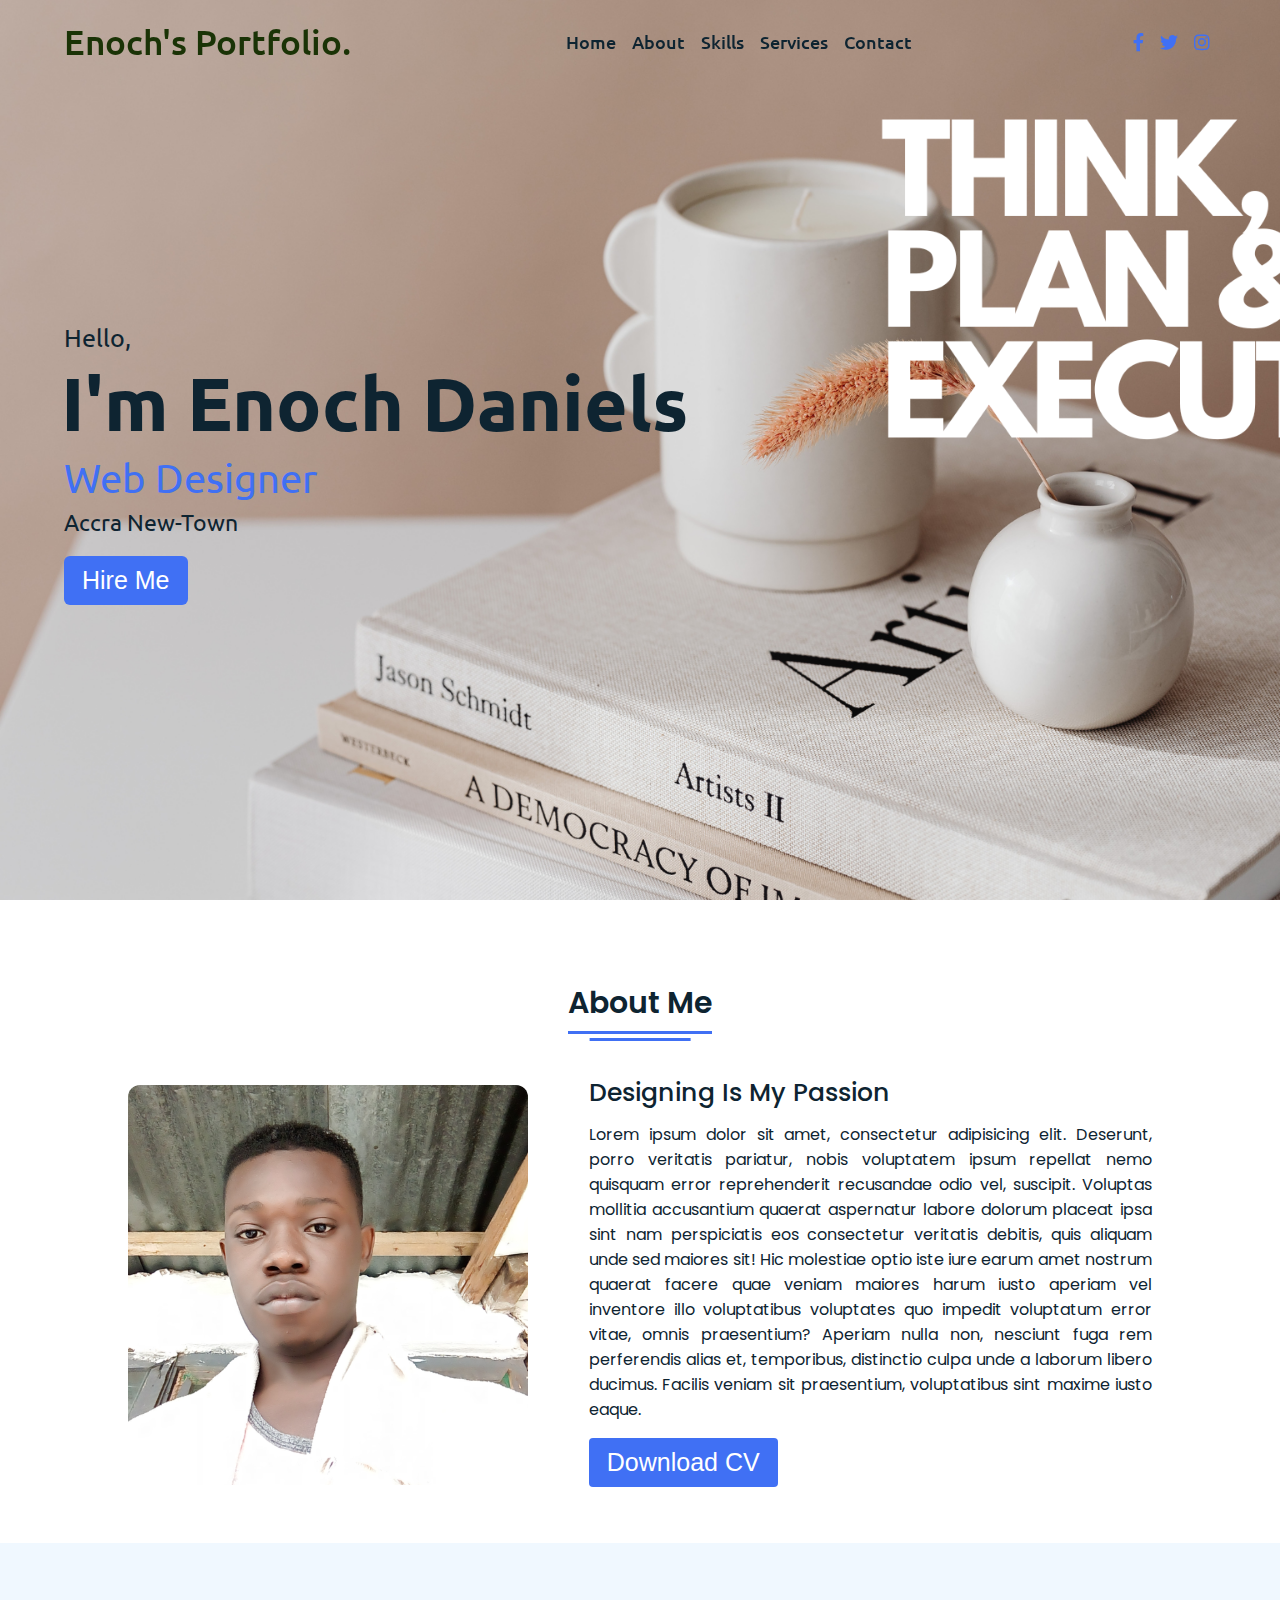
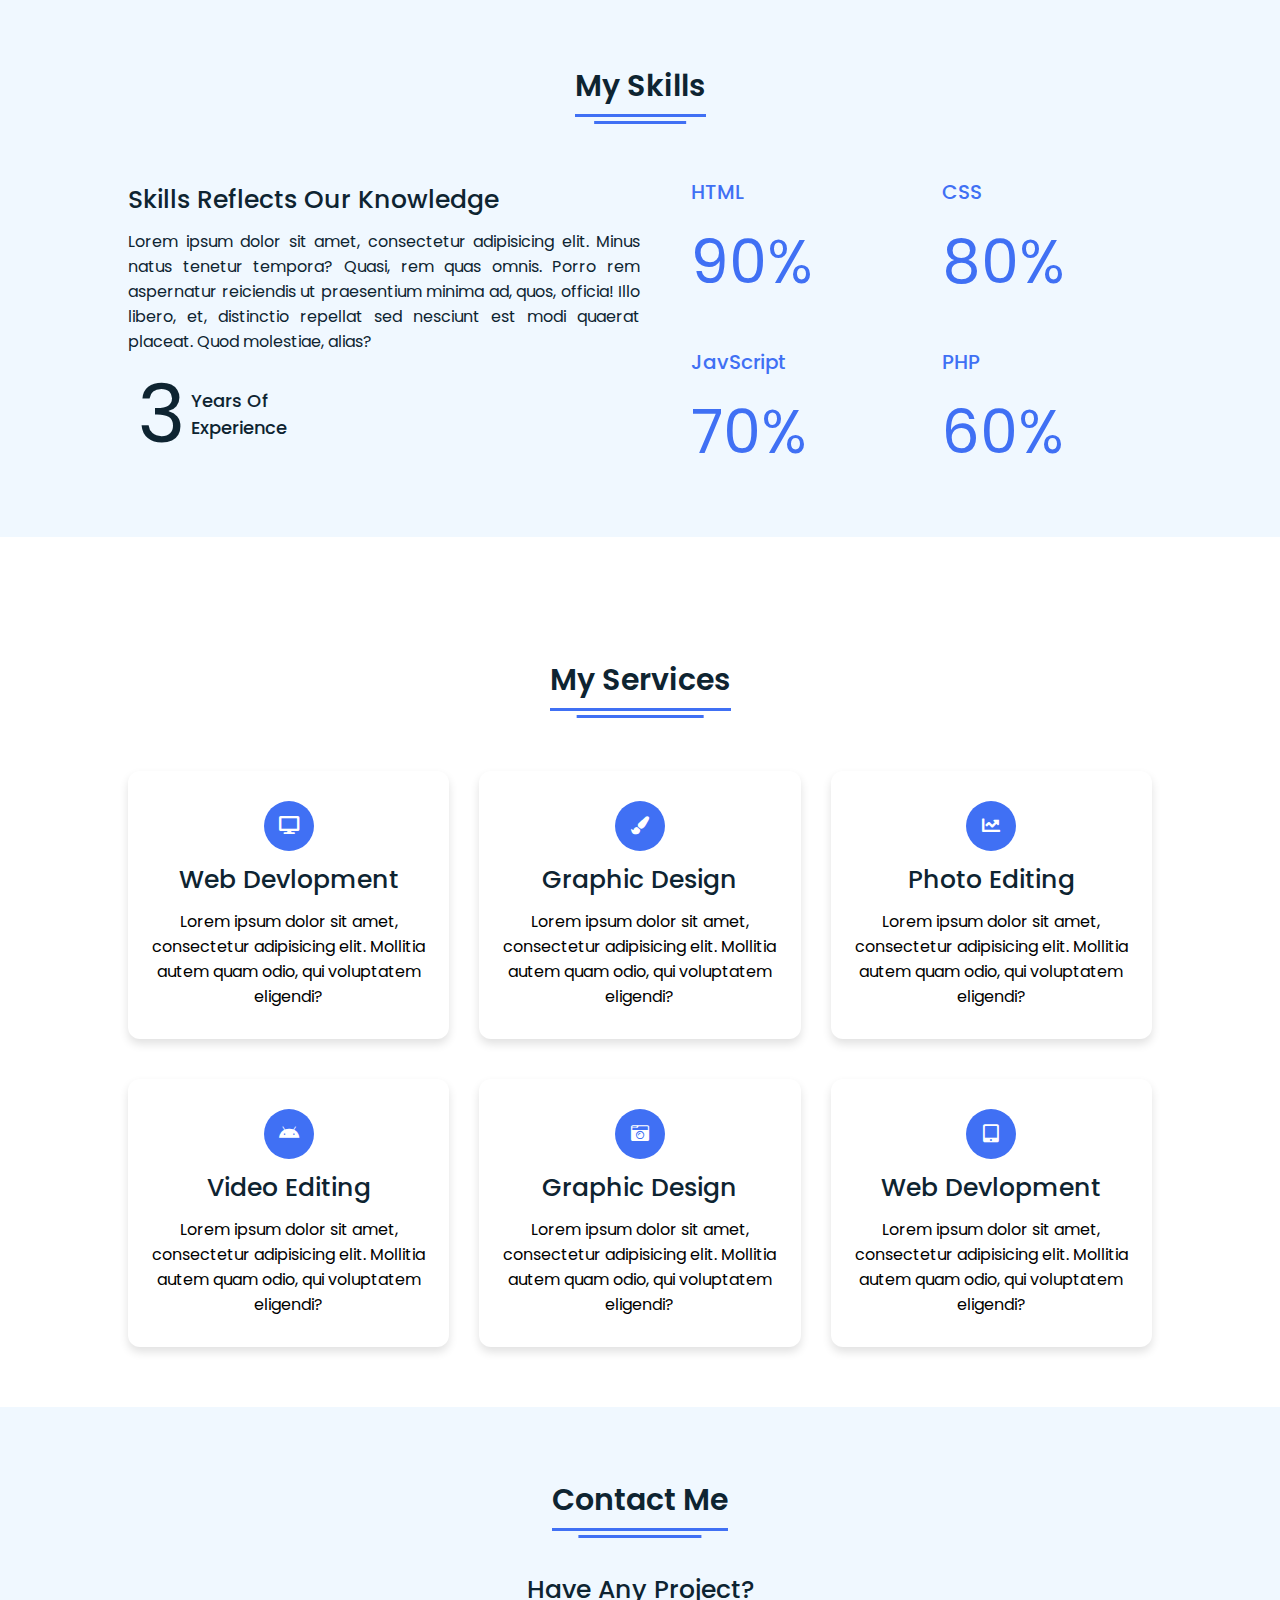
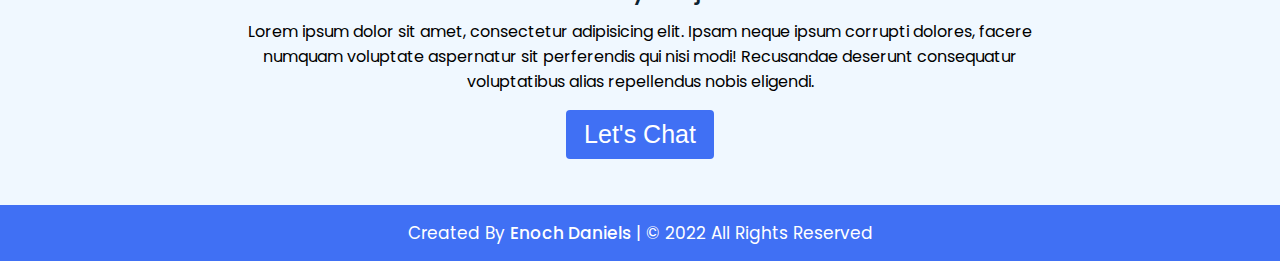
==== commit 6f0b2980: "I have changed the images" ====
--- a/index.html
+++ b/index.html
@@ -1,186 +1,186 @@
-<!DOCTYPE html>
-<!-- Designined by CodingLab | www.youtube.com/codinglabyt -->
-<html lang="en" dir="ltr">
-  <head>
-    <meta charset="UTF-8">
-    <title> Portfolio Website Homework </title>
-    <link rel="stylesheet" href="style.css">
-    <!-- Fontawesome CDN Link -->
-    <link rel="stylesheet" href="https://cdnjs.cloudflare.com/ajax/libs/font-awesome/5.15.2/css/all.min.css"/>
-     <meta name="viewport" content="width=device-width, initial-scale=1.0">
-   </head>
-<body>
-  <!-- Move to up button -->
-  <div class="scroll-button">
-    <a href="#home"><i class="fas fa-arrow-up"></i></a>
-  </div>
-  <!-- navgaition menu -->
-  <nav>
-    <div class="navbar">
-      <div class="logo"><a href="#">Enoch's Portfolio.</a></div>
-      <ul class="menu">
-          <li><a href="#home">Home</a></li>
-          <li><a href="#about">About</a></li>
-          <li><a href="#skills">Skills</a></li>
-          <li><a href="#services">Services</a></li>
-          <li><a href="#contact">Contact</a></li>
-          <div class="cancel-btn">
-            <i class="fas fa-times"></i>
-          </div>
-      </ul>
-      <div class="media-icons">
-        <a href="#"><i class="fab fa-facebook-f"></i></a>
-        <a href="#"><i class="fab fa-twitter"></i></a>
-        <a href="#"><i class="fab fa-instagram"></i></a>
-      </div>
-    </div>
-    <div class="menu-btn">
-      <i class="fas fa-bars"></i>
-    </div>
-  </nav>
-
-<!-- Home Section Start -->
- <section class="home" id="home">
-   <div class="home-content">
-     <div class="text">
-       <div class="text-one">Hello,</div>
-       <div class="text-two">I'm Enoch Daniels</div>
-       <div class="text-three">Web Designer</div>
-       <div class="text-four">Accra New-Town</div>
-     </div>
-     <div class="button">
-       <button>Hire Me</button>
-     </div>
-   </div>
- </section>
-
-<!-- About Section Start -->
-<section class="about" id="about">
-  <div class="content">
-    <div class="title"><span>About Me</span></div>
-  <div class="about-details">
-    <div class="left">
-      <img src="Images/enoch.jpg" alt="">
-    </div>
-    <div class="right">
-      <div class="topic">Designing Is My Passion</div>
-      <p>Lorem ipsum dolor sit amet, consectetur adipisicing elit. Deserunt, porro veritatis pariatur, nobis voluptatem ipsum repellat nemo quisquam error reprehenderit recusandae odio vel, suscipit. Voluptas mollitia accusantium quaerat aspernatur labore dolorum placeat ipsa sint nam perspiciatis eos consectetur veritatis debitis, quis aliquam unde sed maiores sit! Hic molestiae optio iste iure earum amet nostrum quaerat facere quae veniam maiores harum iusto aperiam vel inventore illo voluptatibus voluptates quo impedit voluptatum error vitae, omnis praesentium? Aperiam nulla non, nesciunt fuga rem perferendis alias et, temporibus, distinctio culpa unde a laborum libero ducimus. Facilis veniam sit praesentium, voluptatibus sint maxime iusto eaque.</p>
-      <div class="button">
-        <button>Download CV</button>
-      </div>
-    </div>
-  </div>
-  </div>
-</section>
-
-<!-- My Skill Section Start -->
-
-<section class="skills" id="skills">
- <div class="content">
-   <div class="title"><span>My Skills</span></div>
-   <div class="skills-details">
-     <div class="text">
-       <div class="topic">Skills Reflects Our Knowledge</div>
-       <p>Lorem ipsum dolor sit amet, consectetur adipisicing elit. Minus natus tenetur tempora? Quasi, rem quas omnis. Porro rem aspernatur reiciendis ut praesentium minima ad, quos, officia! Illo libero, et, distinctio repellat sed nesciunt est modi quaerat placeat. Quod molestiae, alias?</p>
-       <div class="experience">
-         <div class="num">3</div>
-         <div class="exp">Years Of <br> Experience</div>
-       </div>
-     </div>
-     <div class="boxes">
-       <div class="box">
-         <div class="topic">HTML</div>
-        <div class="per">90%</div>
-       </div>
-       <div class="box">
-         <div class="topic">CSS</div>
-         <div class="per">80%</div>
-       </div>
-       <div class="box">
-         <div class="topic">JavScript</div>
-         <div class="per">70%</div>
-       </div>
-       <div class="box">
-         <div class="topic">PHP</div>
-         <div class="per">60%</div>
-       </div>
-     </div>
-   </div>
- </div>
-</section>
-
-<!-- My Services Section Start -->
- <section class="services" id="services">
-   <div class="content">
-     <div class="title"><span>My Services</span></div>
-     <div class="boxes">
-       <div class="box">
-         <div class="icon">
-           <i class="fas fa-desktop"></i>
-       </div>
-       <div class="topic">Web Devlopment</div>
-       <p>Lorem ipsum dolor sit amet, consectetur adipisicing elit. Mollitia autem quam odio, qui voluptatem eligendi?</p>
-     </div>
-       <div class="box">
-         <div class="icon">
-           <i class="fas fa-paint-brush"></i>
-       </div>
-       <div class="topic">Graphic Design</div>
-       <p>Lorem ipsum dolor sit amet, consectetur adipisicing elit. Mollitia autem quam odio, qui voluptatem eligendi?</p>
-     </div>
-       <div class="box">
-         <div class="icon">
-           <i class="fas fa-chart-line"></i>
-       </div>
-       <div class="topic">Photo Editing</div>
-       <p>Lorem ipsum dolor sit amet, consectetur adipisicing elit. Mollitia autem quam odio, qui voluptatem eligendi?</p>
-     </div>
-       <div class="box">
-         <div class="icon">
-           <i class="fab fa-android"></i>
-       </div>
-       <div class="topic">Video Editing</div>
-       <p>Lorem ipsum dolor sit amet, consectetur adipisicing elit. Mollitia autem quam odio, qui voluptatem eligendi?</p>
-     </div>
-       <div class="box">
-         <div class="icon">
-           <i class="fas fa-camera-retro"></i>
-       </div>
-       <div class="topic">Graphic Design</div>
-       <p>Lorem ipsum dolor sit amet, consectetur adipisicing elit. Mollitia autem quam odio, qui voluptatem eligendi?</p>
-     </div>
-       <div class="box">
-         <div class="icon">
-           <i class="fas fa-tablet-alt"></i>
-       </div>
-       <div class="topic">Web Devlopment</div>
-       <p>Lorem ipsum dolor sit amet, consectetur adipisicing elit. Mollitia autem quam odio, qui voluptatem eligendi?</p>
-     </div>
-   </div>
-   </div>
- </section>
-
-<!-- Contact Me section Start -->
-<section class="contact" id="contact">
-  <div class="content">
-    <div class="title"><span>Contact Me</span></div>
-    <div class="text">
-      <div class="topic">Have Any Project?</div>
-      <p>Lorem ipsum dolor sit amet, consectetur adipisicing elit. Ipsam neque ipsum corrupti dolores, facere numquam voluptate aspernatur sit perferendis qui nisi modi! Recusandae deserunt consequatur voluptatibus alias repellendus nobis eligendi.</p>
-      <div class="button">
-        <button>Let's Chat</button>
-      </div>
-    </div>
-  </div>
-</section>
-
-<!-- Footer Section Start -->
-<footer>
-  <div class="text">
-    <span>Created By <a href="#">Enoch Daniels</a> | &#169; 2022 All Rights Reserved</span>
-  </div>
-</footer>
-
-  <script src="script.js"></script>
-</body>
-</html>
+<!DOCTYPE html>
+<!-- Designined by CodingLab | www.youtube.com/codinglabyt -->
+<html lang="en" dir="ltr">
+  <head>
+    <meta charset="UTF-8">
+    <title> Portfolio Website Homework </title>
+    <link rel="stylesheet" href="style.css">
+    <!-- Fontawesome CDN Link -->
+    <link rel="stylesheet" href="https://cdnjs.cloudflare.com/ajax/libs/font-awesome/5.15.2/css/all.min.css"/>
+     <meta name="viewport" content="width=device-width, initial-scale=1.0">
+   </head>
+<body>
+  <!-- Move to up button -->
+  <div class="scroll-button">
+    <a href="#home"><i class="fas fa-arrow-up"></i></a>
+  </div>
+  <!-- navgaition menu -->
+  <nav>
+    <div class="navbar">
+      <div class="logo"><a href="#">Enoch's Portfolio.</a></div>
+      <ul class="menu">
+          <li><a href="#home">Home</a></li>
+          <li><a href="#about">About</a></li>
+          <li><a href="#skills">Skills</a></li>
+          <li><a href="#services">Services</a></li>
+          <li><a href="#contact">Contact</a></li>
+          <div class="cancel-btn">
+            <i class="fas fa-times"></i>
+          </div>
+      </ul>
+      <div class="media-icons">
+        <a href="#"><i class="fab fa-facebook-f"></i></a>
+        <a href="#"><i class="fab fa-twitter"></i></a>
+        <a href="#"><i class="fab fa-instagram"></i></a>
+      </div>
+    </div>
+    <div class="menu-btn">
+      <i class="fas fa-bars"></i>
+    </div>
+  </nav>
+
+<!-- Home Section Start -->
+ <section class="home" id="home">
+   <div class="home-content">
+     <div class="text">
+       <div class="text-one">Hello,</div>
+       <div class="text-two">I'm Enoch Daniels</div>
+       <div class="text-three">Web Designer</div>
+       <div class="text-four">Accra New-Town</div>
+     </div>
+     <div class="button">
+       <button>Hire Me</button>
+     </div>
+   </div>
+ </section>
+
+<!-- About Section Start -->
+<section class="about" id="about">
+  <div class="content">
+    <div class="title"><span>About Me</span></div>
+  <div class="about-details">
+    <div class="left">
+      <img src="Images/enoch.jpg" alt="">
+    </div>
+    <div class="right">
+      <div class="topic">Designing Is My Passion</div>
+      <p>Lorem ipsum dolor sit amet, consectetur adipisicing elit. Deserunt, porro veritatis pariatur, nobis voluptatem ipsum repellat nemo quisquam error reprehenderit recusandae odio vel, suscipit. Voluptas mollitia accusantium quaerat aspernatur labore dolorum placeat ipsa sint nam perspiciatis eos consectetur veritatis debitis, quis aliquam unde sed maiores sit! Hic molestiae optio iste iure earum amet nostrum quaerat facere quae veniam maiores harum iusto aperiam vel inventore illo voluptatibus voluptates quo impedit voluptatum error vitae, omnis praesentium? Aperiam nulla non, nesciunt fuga rem perferendis alias et, temporibus, distinctio culpa unde a laborum libero ducimus. Facilis veniam sit praesentium, voluptatibus sint maxime iusto eaque.</p>
+      <div class="button">
+        <button>Download CV</button>
+      </div>
+    </div>
+  </div>
+  </div>
+</section>
+
+<!-- My Skill Section Start -->
+
+<section class="skills" id="skills">
+ <div class="content">
+   <div class="title"><span>My Skills</span></div>
+   <div class="skills-details">
+     <div class="text">
+       <div class="topic">Skills Reflects Our Knowledge</div>
+       <p>Lorem ipsum dolor sit amet, consectetur adipisicing elit. Minus natus tenetur tempora? Quasi, rem quas omnis. Porro rem aspernatur reiciendis ut praesentium minima ad, quos, officia! Illo libero, et, distinctio repellat sed nesciunt est modi quaerat placeat. Quod molestiae, alias?</p>
+       <div class="experience">
+         <div class="num">3</div>
+         <div class="exp">Years Of <br> Experience</div>
+       </div>
+     </div>
+     <div class="boxes">
+       <div class="box">
+         <div class="topic">HTML</div>
+        <div class="per">90%</div>
+       </div>
+       <div class="box">
+         <div class="topic">CSS</div>
+         <div class="per">80%</div>
+       </div>
+       <div class="box">
+         <div class="topic">JavScript</div>
+         <div class="per">70%</div>
+       </div>
+       <div class="box">
+         <div class="topic">PHP</div>
+         <div class="per">60%</div>
+       </div>
+     </div>
+   </div>
+ </div>
+</section>
+
+<!-- My Services Section Start -->
+ <section class="services" id="services">
+   <div class="content">
+     <div class="title"><span>My Services</span></div>
+     <div class="boxes">
+       <div class="box">
+         <div class="icon">
+           <i class="fas fa-desktop"></i>
+       </div>
+       <div class="topic">Web Devlopment</div>
+       <p>Lorem ipsum dolor sit amet, consectetur adipisicing elit. Mollitia autem quam odio, qui voluptatem eligendi?</p>
+     </div>
+       <div class="box">
+         <div class="icon">
+           <i class="fas fa-paint-brush"></i>
+       </div>
+       <div class="topic">Graphic Design</div>
+       <p>Lorem ipsum dolor sit amet, consectetur adipisicing elit. Mollitia autem quam odio, qui voluptatem eligendi?</p>
+     </div>
+       <div class="box">
+         <div class="icon">
+           <i class="fas fa-chart-line"></i>
+       </div>
+       <div class="topic">Photo Editing</div>
+       <p>Lorem ipsum dolor sit amet, consectetur adipisicing elit. Mollitia autem quam odio, qui voluptatem eligendi?</p>
+     </div>
+       <div class="box">
+         <div class="icon">
+           <i class="fab fa-android"></i>
+       </div>
+       <div class="topic">Video Editing</div>
+       <p>Lorem ipsum dolor sit amet, consectetur adipisicing elit. Mollitia autem quam odio, qui voluptatem eligendi?</p>
+     </div>
+       <div class="box">
+         <div class="icon">
+           <i class="fas fa-camera-retro"></i>
+       </div>
+       <div class="topic">Graphic Design</div>
+       <p>Lorem ipsum dolor sit amet, consectetur adipisicing elit. Mollitia autem quam odio, qui voluptatem eligendi?</p>
+     </div>
+       <div class="box">
+         <div class="icon">
+           <i class="fas fa-tablet-alt"></i>
+       </div>
+       <div class="topic">Web Devlopment</div>
+       <p>Lorem ipsum dolor sit amet, consectetur adipisicing elit. Mollitia autem quam odio, qui voluptatem eligendi?</p>
+     </div>
+   </div>
+   </div>
+ </section>
+
+<!-- Contact Me section Start -->
+<section class="contact" id="contact">
+  <div class="content">
+    <div class="title"><span>Contact Me</span></div>
+    <div class="text">
+      <div class="topic">Have Any Project?</div>
+      <p>Lorem ipsum dolor sit amet, consectetur adipisicing elit. Ipsam neque ipsum corrupti dolores, facere numquam voluptate aspernatur sit perferendis qui nisi modi! Recusandae deserunt consequatur voluptatibus alias repellendus nobis eligendi.</p>
+      <div class="button">
+        <button>Let's Chat</button>
+      </div>
+    </div>
+  </div>
+</section>
+
+<!-- Footer Section Start -->
+<footer>
+  <div class="text">
+    <span>Created By <a href="#">Enoch Daniels</a> | &#169; 2022 All Rights Reserved</span>
+  </div>
+</footer>
+
+  <script src="script.js"></script>
+</body>
+</html>
--- a/style.css
+++ b/style.css
@@ -111,7 +111,7 @@
 .home{
   height: 100vh;
   width: 100%;
-  background: url("images/Black and White.png") no-repeat;
+  background: url("Images/Black and White.png") no-repeat;
   background-size: cover;
   background-position: center;
   background-attachment: fixed;
